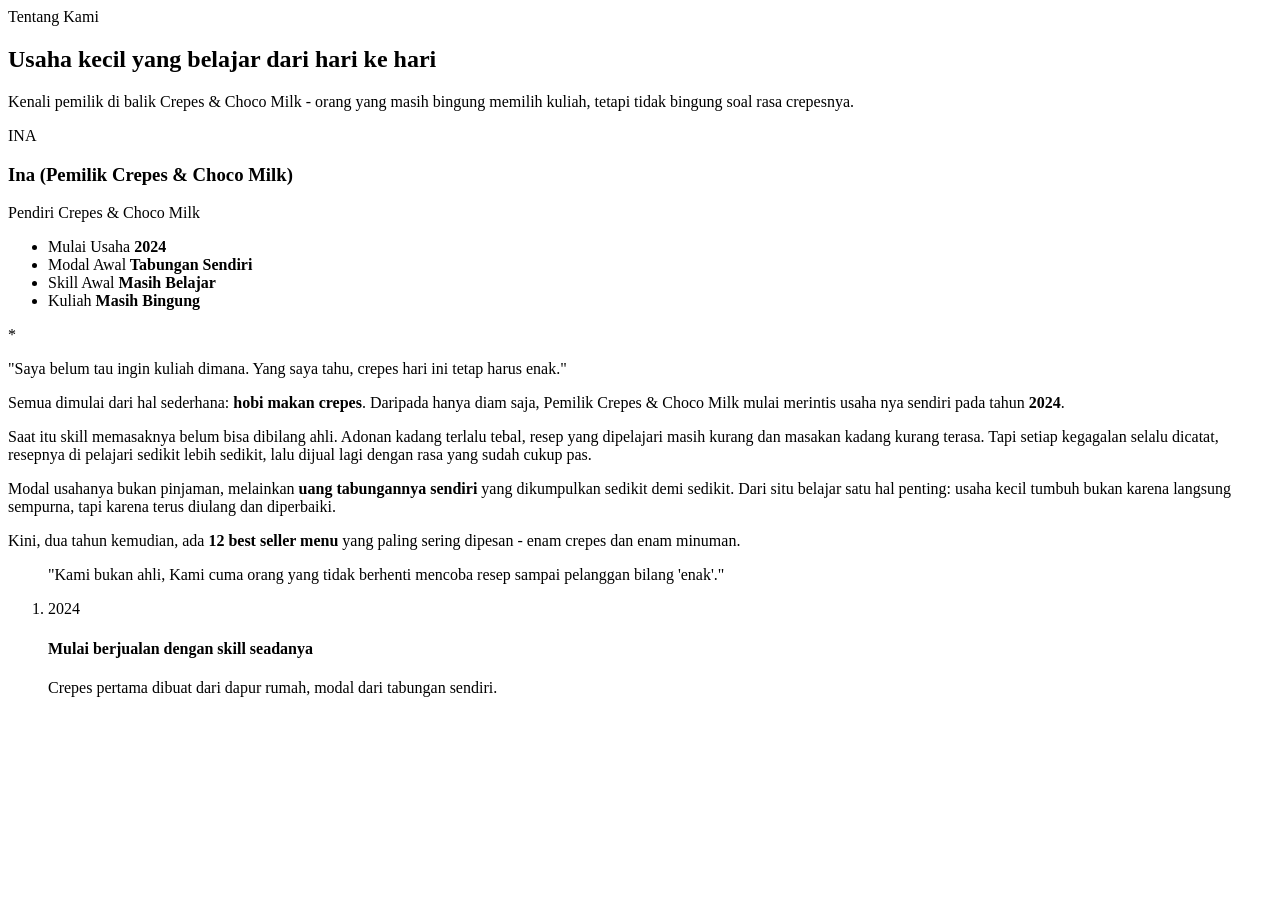
==== about.html @ b08f39ef "main perubahan about" ====
<!DOCTYPE html>
<html lang="en">
<head>
    <meta charset="UTF-8">
    <meta name="viewport" content="width=device-width, initial-scale=1.0">
    <title>Document</title>
</head>
<body>
      <!-- TENTANG KAMI PROFIL -->
     <section id="tentang" class="section">
        <div class="container">
            <div class="section-head">
                <span class="kicker">Tentang Kami</span>
                <h2>Usaha kecil yang belajar dari hari ke hari</h2>
                <p>
                    Kenali pemilik di balik Crepes & Choco Milk - orang yang 
                    masih bingung memilih kuliah, tetapi tidak bingung soal
                    rasa crepesnya.
                </p>
            </div>

                        <!-- KARTU PROFIL PEMILIK -->
            <div class="about-grid">
                <aside class="owner-card">
                    <div class="owner-avatar">INA</div>
                    <h3>Ina (Pemilik Crepes & Choco Milk)</h3>
                    <p class="owner-role">Pendiri Crepes & Choco Milk</p>

                    <ul class="owner-list">
                        <li><span>Mulai Usaha</span><strong>
                            2024
                        </strong></li>
                        <li><span>Modal Awal</span><strong>
                            Tabungan Sendiri
                        </strong></li>
                         <li><span>Skill Awal</span><strong>
                            Masih Belajar
                        </strong></li>
                         <li><span>Kuliah</span><strong class="status">
                            Masih Bingung
                         </strong>
                            </li>
                    </ul>

                    <div class="owner-note">
                        <span aria-hidden="true">*</span>
                        <p>
                            "Saya belum tau ingin kuliah dimana. Yang saya tahu,
                            crepes hari ini tetap harus enak."
                        </p>
                    </div>
                </aside>

                                     <!-- CERITA -->
                <div class="story">
                    <p class="lead">
                        Semua dimulai dari hal sederhana: 
                        <strong>hobi makan crepes</strong>.
                        Daripada hanya diam saja, Pemilik Crepes & Choco Milk 
                        mulai merintis usaha nya sendiri pada tahun <strong>2024</strong>.
                    </p>
                
                   <p>
                    Saat itu skill memasaknya belum bisa dibilang ahli.
                    Adonan kadang terlalu tebal, resep yang dipelajari
                    masih kurang dan masakan kadang kurang terasa. Tapi 
                    setiap kegagalan selalu dicatat, resepnya di pelajari sedikit
                    lebih sedikit, lalu  dijual lagi dengan rasa yang sudah
                    cukup pas.
                   </p>

                   <p>
                    Modal usahanya bukan pinjaman, melainkan 
                    <strong>uang tabungannya sendiri</strong>
                    yang dikumpulkan sedikit demi sedikit. Dari situ
                    belajar satu hal penting:
                    usaha kecil tumbuh bukan karena langsung sempurna, tapi 
                    karena terus diulang dan diperbaiki.
                   </p>

                   <p>
                    Kini, dua tahun kemudian, ada 
                    <strong>12 best seller menu</strong> yang paling sering
                    dipesan - enam crepes dan enam minuman. 
                   </p>

                   <blockquote class="quote">
                    "Kami bukan ahli, Kami cuma orang yang tidak
                    berhenti mencoba resep sampai pelanggan bilang 'enak'."
                   </blockquote>

                   <ol class="timeline">
                    <li>
                        <span class="time">2024</span>
                        <div>
                            <h4>Mulai berjualan dengan skill seadanya</h4>
                            <p>
                                Crepes pertama dibuat dari dapur rumah,
                                modal dari tabungan sendiri.
                            </p>
                        </div>
                    </li>
                   </ol>
            </div>
            </div>
            </div>
        </div>
    </section>
</body>
</html>
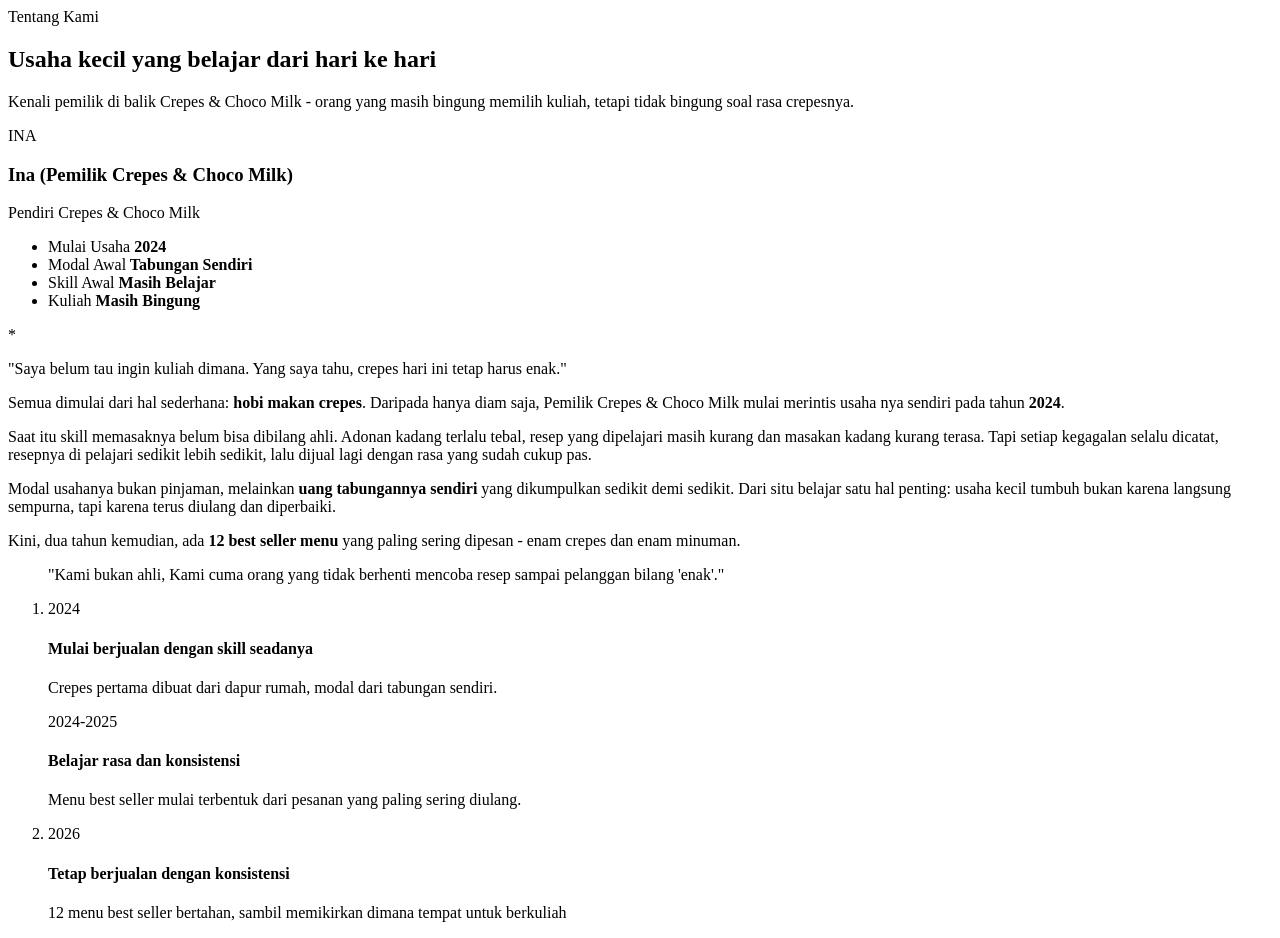
==== commit 632b5c4e: "baru about html" ====
--- a/about.html
+++ b/about.html
@@ -6,7 +6,7 @@
     <title>Document</title>
 </head>
 <body>
-      <!-- TENTANG KAMI PROFIL -->
+                         <!-- TENTANG KAMI PROFIL -->
      <section id="tentang" class="section">
         <div class="container">
             <div class="section-head">
@@ -99,6 +99,22 @@
                                 modal dari tabungan sendiri.
                             </p>
                         </div>
+                        <span class="time">2024-2025</span>
+                        <h4>Belajar rasa dan konsistensi</h4>
+                        <p>
+                            Menu best seller mulai terbentuk dari
+                            pesanan yang paling sering diulang.
+                        </p>
+                    </li>
+                    <li>
+                        <span class="time">2026</span>
+                        <div>
+                            <h4>Tetap berjualan dengan konsistensi</h4>
+                            <p>
+                                12 menu best seller bertahan, sambil memikirkan
+                                dimana tempat untuk berkuliah
+                            </p>
+                        </div>
                     </li>
                    </ol>
             </div>
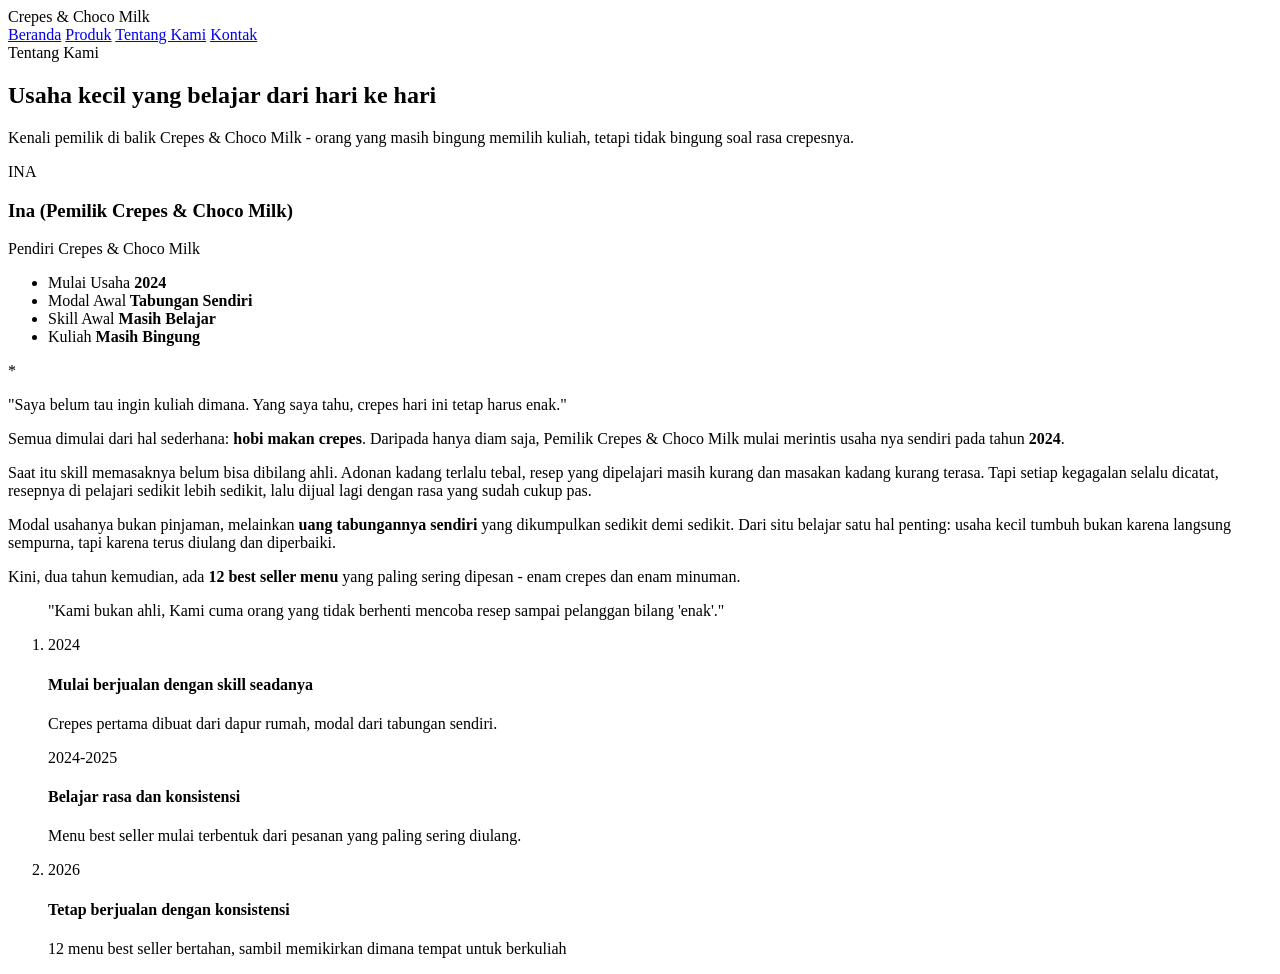
==== commit 8e82fc6b: "tambah nav about html" ====
--- a/about.html
+++ b/about.html
@@ -6,6 +6,15 @@
     <title>Document</title>
 </head>
 <body>
+     <header>
+        <div class="logo">Crepes & <span>Choco Milk</span></div>
+
+        <a href="index.html">Beranda</a>
+        <a href="produk.html">Produk</a>
+        <a href="about.html">Tentang Kami</a>
+        <a href="kontak.html">Kontak</a>
+    </header>
+    
                          <!-- TENTANG KAMI PROFIL -->
      <section id="tentang" class="section">
         <div class="container">
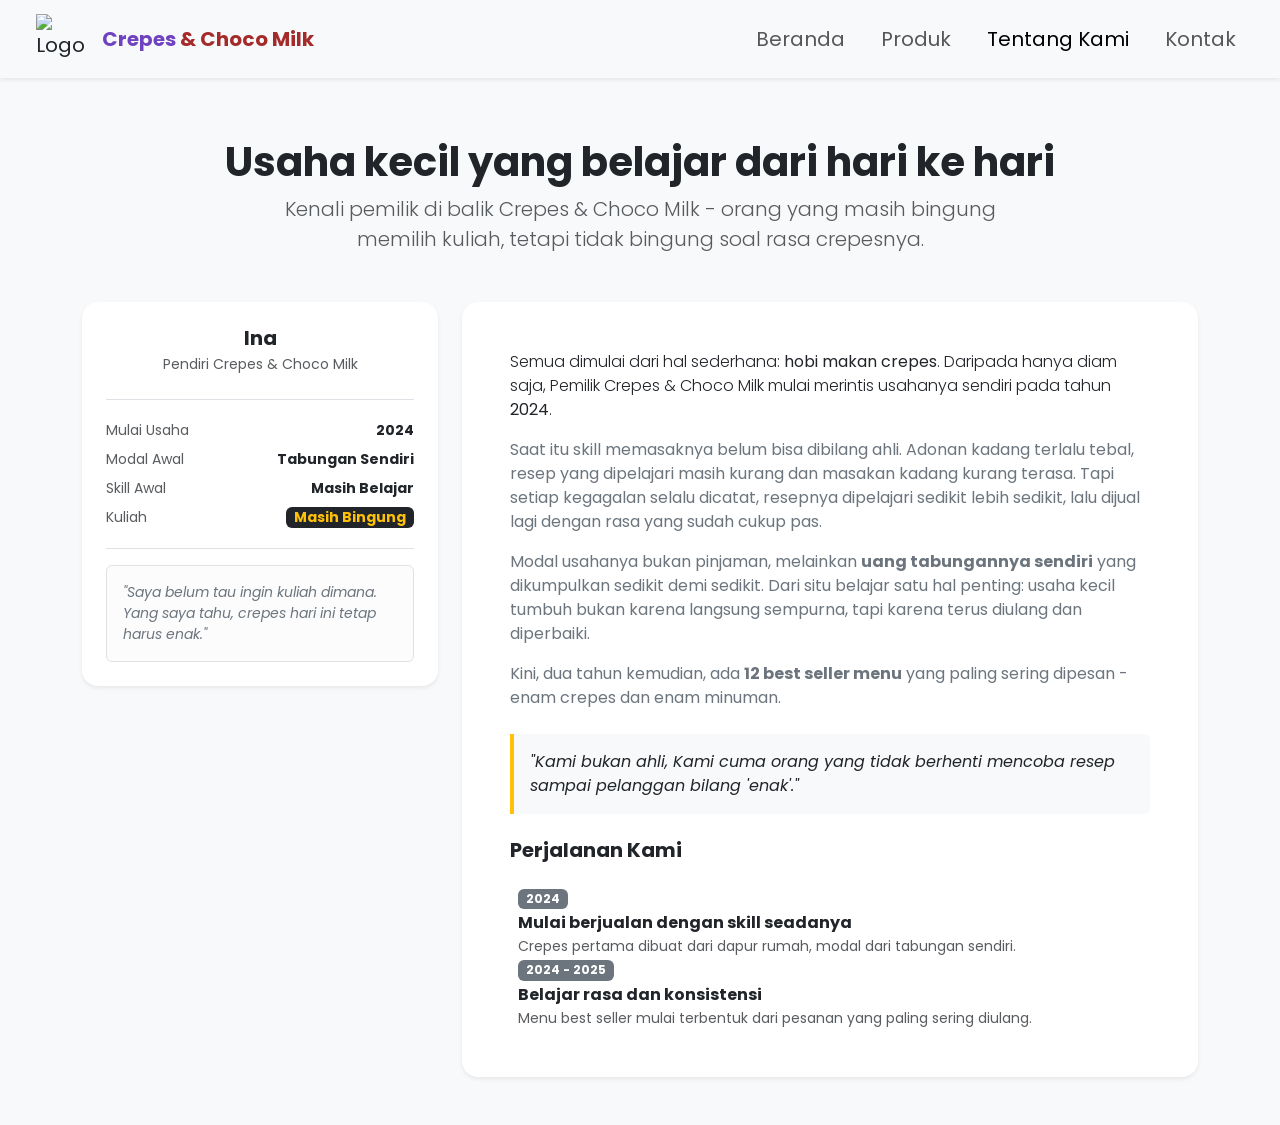
==== commit 2808c3be: "perubahan gambar dan tentang kami" ====
--- a/about.html
+++ b/about.html
@@ -1,135 +1,134 @@
 <!DOCTYPE html>
-<html lang="en">
+<html lang="id">
 <head>
     <meta charset="UTF-8">
     <meta name="viewport" content="width=device-width, initial-scale=1.0">
-    <title>Document</title>
+    <title>Tentang Kami - Crepes & Choco Milk</title>
+    <link href="https://cdn.jsdelivr.net/npm/bootstrap@5.3.2/dist/css/bootstrap.min.css" rel="stylesheet">
+    <link rel="stylesheet" href="css/style.css">
 </head>
-<body>
-     <header>
-        <div class="logo">Crepes & <span>Choco Milk</span></div>
+<body class="bg-light">
+<header>
+    <nav class="navbar navbar-expand-lg navbar-light bg-light shadow-sm px-3 px-md-4 py-2">
+      <div class="container-fluid">
+        <img src="../Project-Website-UMKM-3/assets/img/logo.jpg" alt="Logo" class="logo me-2 me-md-3" width="50"
+          height="50">
+        <p class=" d-md-block fw-bold mt-3">
+          <span class="ungu d-none d-md-inline">Crepes</span> <span class="coklat d-none d-md-inline"> & Choco
+            Milk</span>
+        </p>
 
-        <a href="index.html">Beranda</a>
-        <a href="produk.html">Produk</a>
-        <a href="about.html">Tentang Kami</a>
-        <a href="kontak.html">Kontak</a>
-    </header>
-    
-                         <!-- TENTANG KAMI PROFIL -->
-     <section id="tentang" class="section">
+        <button class="navbar-toggler border-0 shadow-none" type="button" data-bs-toggle="collapse"
+          data-bs-target="#navbarNav" aria-controls="navbarNav" aria-expanded="false" aria-label="Toggle navigation">
+          <span class="navbar-toggler-icon"></span>
+        </button>
+
+        <div class="collapse navbar-collapse justify-content-end text-center text-lg-end" id="navbarNav">
+          <ul class="navbar-nav pt-2 pt-lg-0">
+            <li class="nav-item"><a class="nav-link py-1 py-lg-2" href="index.html">Beranda</a></li>
+            <li class="nav-item"><a class="nav-link py-1 py-lg-2" href="produk.html">Produk</a></li>
+            <li class="nav-item"><a class="nav-link  active py-1 py-lg-2" href="about.html">Tentang Kami</a></li>
+            <li class="nav-item"><a class="nav-link py-1 py-lg-2" href="kontak.html">Kontak</a></li>
+          </ul>
+        </div>
+      </div>
+    </nav>
+  </header>
+    <section id="tentang" class="py-5"style="margin-top: 90px;">
         <div class="container">
-            <div class="section-head">
-                <span class="kicker">Tentang Kami</span>
-                <h2>Usaha kecil yang belajar dari hari ke hari</h2>
-                <p>
+            <div class="text-center mb-5">
+                <h2 class="fw-bold display-6">Usaha kecil yang belajar dari hari ke hari</h2>
+                <p class="text-muted lead col-lg-8 mx-auto">
                     Kenali pemilik di balik Crepes & Choco Milk - orang yang 
                     masih bingung memilih kuliah, tetapi tidak bingung soal
                     rasa crepesnya.
                 </p>
             </div>
 
-                        <!-- KARTU PROFIL PEMILIK -->
-            <div class="about-grid">
-                <aside class="owner-card">
-                    <div class="owner-avatar">INA</div>
-                    <h3>Ina (Pemilik Crepes & Choco Milk)</h3>
-                    <p class="owner-role">Pendiri Crepes & Choco Milk</p>
+            <div class="row g-4 align-items-start">
+                <div class="col-lg-4">
+                    <div class="card border-0 shadow-sm p-4 h-100 bg-white rounded-4">
+                        <h4 class="fw-bold fs-5 mb-1 text-center">Ina</h4>
+                        <p class="text-muted small mb-3 text-center">Pendiri Crepes & Choco Milk</p>
 
-                    <ul class="owner-list">
-                        <li><span>Mulai Usaha</span><strong>
-                            2024
-                        </strong></li>
-                        <li><span>Modal Awal</span><strong>
-                            Tabungan Sendiri
-                        </strong></li>
-                         <li><span>Skill Awal</span><strong>
-                            Masih Belajar
-                        </strong></li>
-                         <li><span>Kuliah</span><strong class="status">
-                            Masih Bingung
-                         </strong>
+                        <ul class="list-unstyled text-start border-top border-bottom py-3 my-2 small">
+                            <li class="d-flex justify-content-between py-1">
+                                <span class="text-muted">Mulai Usaha</span>
+                                <strong class="text-dark">2024</strong>
                             </li>
-                    </ul>
+                            <li class="d-flex justify-content-between py-1">
+                                <span class="text-muted">Modal Awal</span>
+                                <strong class="text-dark">Tabungan Sendiri</strong>
+                            </li>
+                            <li class="d-flex justify-content-between py-1">
+                                <span class="text-muted">Skill Awal</span>
+                                <strong class="text-dark">Masih Belajar</strong>
+                            </li>
+                            <li class="d-flex justify-content-between py-1">
+                                <span class="text-muted">Kuliah</span>
+                                <strong class="text-warning bg-dark px-2 py-0.5 rounded">Masih Bingung</strong>
+                            </li>
+                        </ul>
 
-                    <div class="owner-note">
-                        <span aria-hidden="true">*</span>
-                        <p>
-                            "Saya belum tau ingin kuliah dimana. Yang saya tahu,
-                            crepes hari ini tetap harus enak."
-                        </p>
+                        <div class="alert alert-light border fst-italic small text-secondary mt-2 mb-0">
+                            "Saya belum tau ingin kuliah dimana. Yang saya tahu, crepes hari ini tetap harus enak."
+                        </div>
                     </div>
-                </aside>
+                </div>
+                <div class="col-lg-8">
+                    <div class="card border-0 shadow-sm p-4 p-md-5 bg-white rounded-4">
+                        <div class="story">
+                            <p class="lead fs-6 text-dark">
+                                Semua dimulai dari hal sederhana: 
+                                <strong>hobi makan crepes</strong>.
+                                Daripada hanya diam saja, Pemilik Crepes & Choco Milk 
+                                mulai merintis usahanya sendiri pada tahun <strong>2024</strong>.
+                            </p>
+                        
+                           <p class="text-secondary">
+                            Saat itu skill memasaknya belum bisa dibilang ahli.
+                            Adonan kadang terlalu tebal, resep yang dipelajari
+                            masih kurang dan masakan kadang kurang terasa. Tapi 
+                            setiap kegagalan selalu dicatat, resepnya dipelajari sedikit
+                            lebih sedikit, lalu dijual lagi dengan rasa yang sudah
+                            cukup pas.
+                           </p>
 
-                                     <!-- CERITA -->
-                <div class="story">
-                    <p class="lead">
-                        Semua dimulai dari hal sederhana: 
-                        <strong>hobi makan crepes</strong>.
-                        Daripada hanya diam saja, Pemilik Crepes & Choco Milk 
-                        mulai merintis usaha nya sendiri pada tahun <strong>2024</strong>.
-                    </p>
-                
-                   <p>
-                    Saat itu skill memasaknya belum bisa dibilang ahli.
-                    Adonan kadang terlalu tebal, resep yang dipelajari
-                    masih kurang dan masakan kadang kurang terasa. Tapi 
-                    setiap kegagalan selalu dicatat, resepnya di pelajari sedikit
-                    lebih sedikit, lalu  dijual lagi dengan rasa yang sudah
-                    cukup pas.
-                   </p>
+                           <p class="text-secondary">
+                            Modal usahanya bukan pinjaman, melainkan 
+                            <strong>uang tabungannya sendiri</strong>
+                            yang dikumpulkan sedikit demi sedikit. Dari situ
+                            belajar satu hal penting:
+                            usaha kecil tumbuh bukan karena langsung sempurna, tapi 
+                            karena terus diulang dan diperbaiki.
+                           </p>
 
-                   <p>
-                    Modal usahanya bukan pinjaman, melainkan 
-                    <strong>uang tabungannya sendiri</strong>
-                    yang dikumpulkan sedikit demi sedikit. Dari situ
-                    belajar satu hal penting:
-                    usaha kecil tumbuh bukan karena langsung sempurna, tapi 
-                    karena terus diulang dan diperbaiki.
-                   </p>
+                           <p class="text-secondary">
+                            Kini, dua tahun kemudian, ada 
+                            <strong>12 best seller menu</strong> yang paling sering
+                            dipesan - enam crepes dan enam minuman. 
+                           </p>
 
-                   <p>
-                    Kini, dua tahun kemudian, ada 
-                    <strong>12 best seller menu</strong> yang paling sering
-                    dipesan - enam crepes dan enam minuman. 
-                   </p>
+                           <figure class="bg-light p-3 border-start border-4 border-warning rounded-end my-4">
+                              <blockquote class="blockquote fs-6 mb-0 text-dark fst-italic">
+                                "Kami bukan ahli, Kami cuma orang yang tidak berhenti mencoba resep sampai pelanggan bilang 'enak'."
+                              </blockquote>
+                           </figure>
 
-                   <blockquote class="quote">
-                    "Kami bukan ahli, Kami cuma orang yang tidak
-                    berhenti mencoba resep sampai pelanggan bilang 'enak'."
-                   </blockquote>
-
-                   <ol class="timeline">
-                    <li>
-                        <span class="time">2024</span>
-                        <div>
-                            <h4>Mulai berjualan dengan skill seadanya</h4>
-                            <p>
-                                Crepes pertama dibuat dari dapur rumah,
-                                modal dari tabungan sendiri.
-                            </p>
-                        </div>
-                        <span class="time">2024-2025</span>
-                        <h4>Belajar rasa dan konsistensi</h4>
-                        <p>
-                            Menu best seller mulai terbentuk dari
-                            pesanan yang paling sering diulang.
-                        </p>
-                    </li>
-                    <li>
-                        <span class="time">2026</span>
-                        <div>
-                            <h4>Tetap berjualan dengan konsistensi</h4>
-                            <p>
-                                12 menu best seller bertahan, sambil memikirkan
-                                dimana tempat untuk berkuliah
-                            </p>
-                        </div>
-                    </li>
-                   </ol>
-            </div>
-            </div>
-            </div>
-        </div>
-    </section>
-</body>
-</html>+                           <!-- Timeline -->
+                           <h5 class="fw-bold mb-4 mt-4">Perjalanan Kami</h5>
+                           <div class="timeline ms-2">
+                                <div class="timeline-item">
+                                    <span class="badge bg-secondary mb-1">2024</span>
+                                    <h5 class="fs-6 fw-bold mb-1">Mulai berjualan dengan skill seadanya</h5>
+                                    <p class="text-muted small mb-0">
+                                        Crepes pertama dibuat dari dapur rumah, modal dari tabungan sendiri.
+                                    </p>
+                                </div>
+                                <div class="timeline-item">
+                                    <span class="badge bg-secondary mb-1">2024 - 2025</span>
+                                    <h5 class="fs-6 fw-bold mb-1">Belajar rasa dan konsistensi</h5>
+                                    <p class="text-muted small mb-0">
+                                        Menu best seller mulai terbentuk dari pesanan yang paling sering diulang.
+                                    </p>
+                                </div>
--- a/css/style.css
+++ b/css/style.css
@@ -0,0 +1,106 @@
+@import url(https://fonts.googleapis.com/css2?family=Poppins:wght@100;200;300;400;500;600;700;800;900&display=swap);
+
+:root {
+    --tinta: #222126;
+    --kertas: #faf9f6;
+    --putih: #ffffff;
+    --ungu: #a77bd8;
+}
+
+html {
+    border: 0;
+    margin: 0;
+    box-sizing: border-box;
+}
+
+header {
+    margin: 0;
+    padding: 0;
+    font-family: 'Poppins', sans-serif;
+    position: fixed;
+    top: 0;
+    left: 0;
+    width: 100%;
+    z-index: 1000;
+}
+
+body{
+    background-color: (--kertas);
+    font-family: 'Poppins', sans-serif;   
+}
+
+nav {
+    font-family: 'Poppins', sans-serif;
+    background-color: aliceblue;
+    font-size: 20px;
+    padding: 10px;
+    display: flex;
+    box-shadow: 0 2px 4px rgba(0, 0, 0, 0.1);
+}
+
+nav ul {
+    list-style-type: none;
+    display: flex;
+    gap: 20px;
+    align-items: center;
+    justify-content: center;
+    align-items: center;
+    margin-left: auto;
+}
+
+.navtext {
+    font-family: 'Poppins', sans-serif;
+    font-size: 20px;
+    color: (--tinta);
+    display: flex;
+    align-items: center;
+}
+
+nav ul li a{
+    text-decoration: none;
+    color: (--tinta);
+}
+
+.fotonav img{
+    width: 90px;
+    height: auto;
+}
+
+.ungu{
+    color: #6f42c1;
+}
+
+.coklat{
+    color: brown;
+}
+
+.gambarbanner {
+    border-radius: 12px;
+    border: 10px dashed var(--ungu) !important;
+    box-shadow: 0 15px 30px var(--tinta) !important;
+}
+
+.card1,
+.card2,
+.card3 {
+    transition: transform 0.25s ease, box-shadow 0.25s ease;
+}
+.card1:hover,
+.card2:hover,
+.card3:hover {
+    transform: translateY(-5px);
+    box-shadow: 0 10px 25px var(--tinta) !important;
+}
+
+.pesansekarang {
+    background-color: var(--tinta);
+    border-color: var(--tinta);
+    color: var(--putih);
+    transition: 0.3s ease;
+}
+
+.pesansekarang:hover {
+    background-color: var(--ungu);
+    border-color: var(--ungu);
+    color: var(--putih);
+}
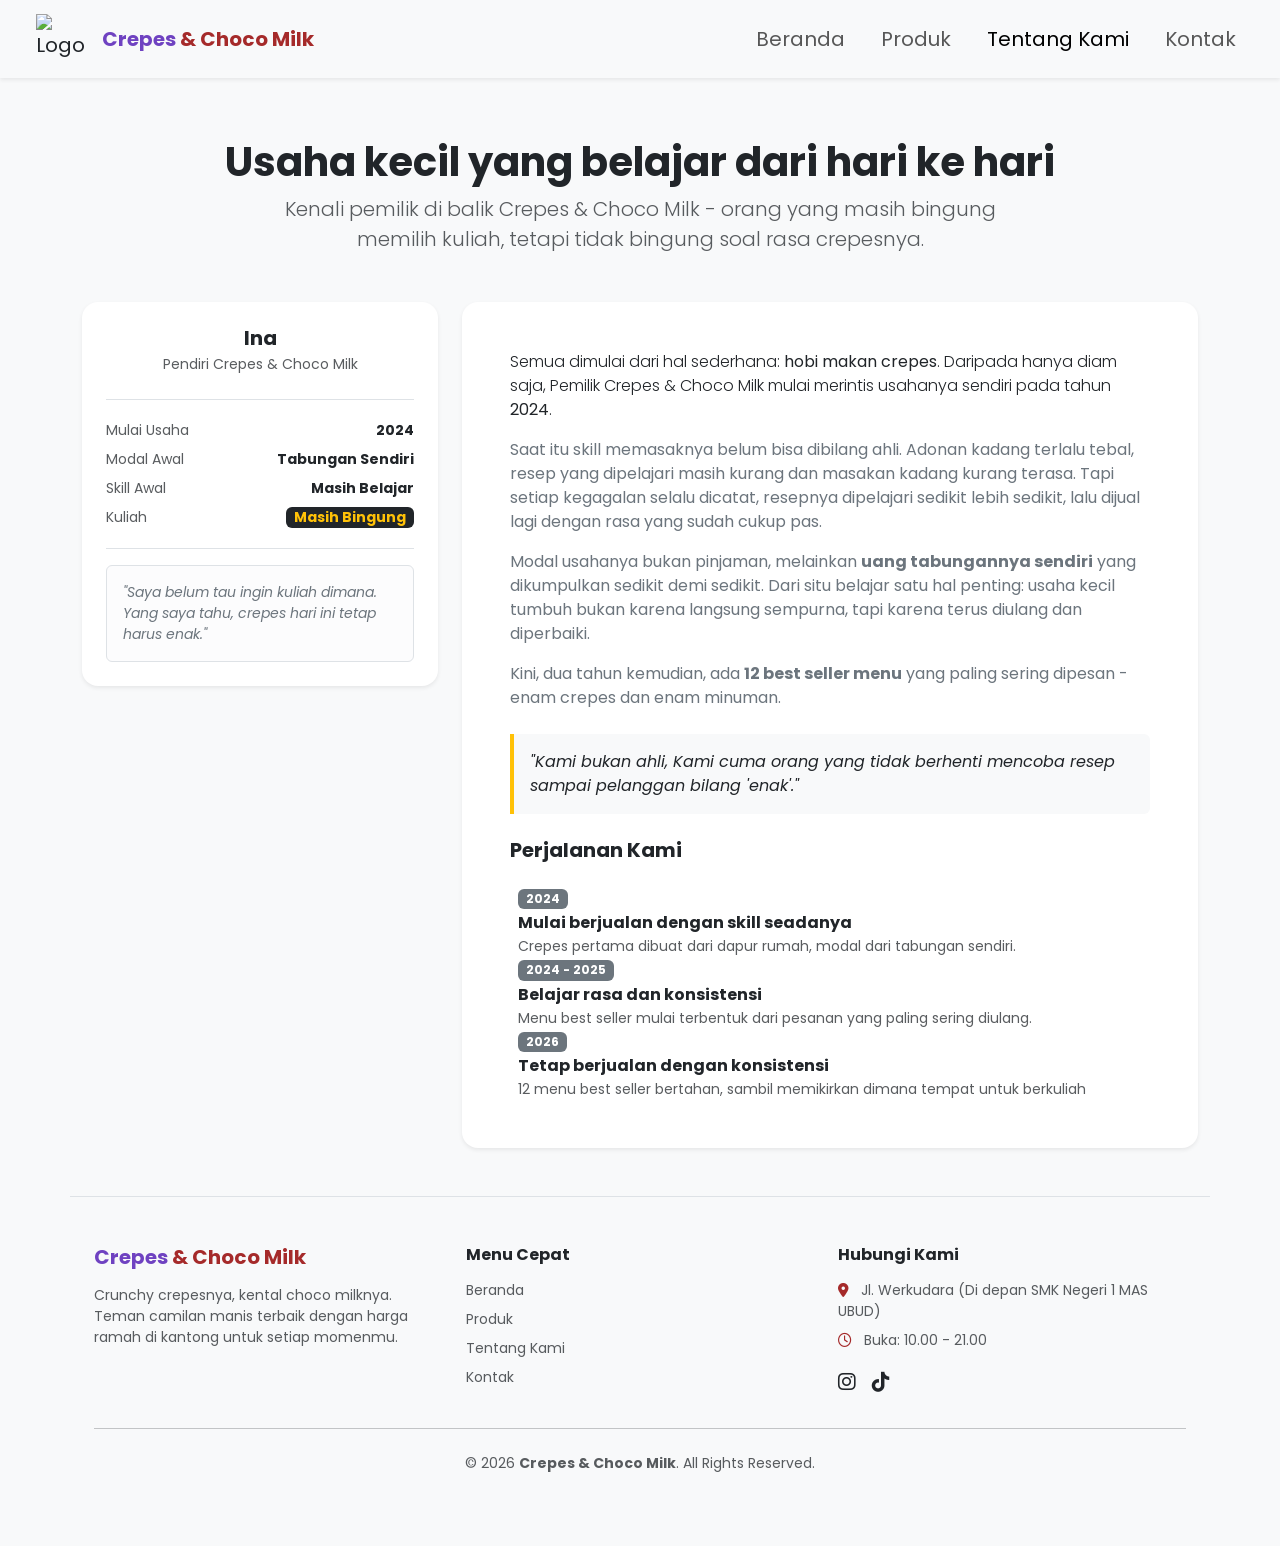
==== commit 20d128d8: "Revisi index about kontak html" ====
--- a/about.html
+++ b/about.html
@@ -1,45 +1,50 @@
 <!DOCTYPE html>
 <html lang="id">
+
 <head>
     <meta charset="UTF-8">
     <meta name="viewport" content="width=device-width, initial-scale=1.0">
     <title>Tentang Kami - Crepes & Choco Milk</title>
     <link href="https://cdn.jsdelivr.net/npm/bootstrap@5.3.2/dist/css/bootstrap.min.css" rel="stylesheet">
     <link rel="stylesheet" href="css/style.css">
+    <link rel="stylesheet" href="https://cdnjs.cloudflare.com/ajax/libs/font-awesome/6.5.1/css/all.min.css">
 </head>
+
 <body class="bg-light">
-<header>
-    <nav class="navbar navbar-expand-lg navbar-light bg-light shadow-sm px-3 px-md-4 py-2">
-      <div class="container-fluid">
-        <img src="../Project-Website-UMKM-3/assets/img/logo.jpg" alt="Logo" class="logo me-2 me-md-3" width="50"
-          height="50">
-        <p class=" d-md-block fw-bold mt-3">
-          <span class="ungu d-none d-md-inline">Crepes</span> <span class="coklat d-none d-md-inline"> & Choco
-            Milk</span>
-        </p>
-
-        <button class="navbar-toggler border-0 shadow-none" type="button" data-bs-toggle="collapse"
-          data-bs-target="#navbarNav" aria-controls="navbarNav" aria-expanded="false" aria-label="Toggle navigation">
-          <span class="navbar-toggler-icon"></span>
-        </button>
-
-        <div class="collapse navbar-collapse justify-content-end text-center text-lg-end" id="navbarNav">
-          <ul class="navbar-nav pt-2 pt-lg-0">
-            <li class="nav-item"><a class="nav-link py-1 py-lg-2" href="index.html">Beranda</a></li>
-            <li class="nav-item"><a class="nav-link py-1 py-lg-2" href="produk.html">Produk</a></li>
-            <li class="nav-item"><a class="nav-link  active py-1 py-lg-2" href="about.html">Tentang Kami</a></li>
-            <li class="nav-item"><a class="nav-link py-1 py-lg-2" href="kontak.html">Kontak</a></li>
-          </ul>
-        </div>
-      </div>
-    </nav>
-  </header>
-    <section id="tentang" class="py-5"style="margin-top: 90px;">
+    <header>
+        <nav class="navbar navbar-expand-lg navbar-light bg-light shadow-sm px-3 px-md-4 py-2">
+            <div class="container-fluid">
+                <img src="../Project-Website-UMKM-3/assets/img/logo.jpg" alt="Logo" class="logo me-2 me-md-3" width="50"
+                    height="50">
+                <p class=" d-md-block fw-bold mt-3">
+                    <span class="ungu d-none d-md-inline">Crepes</span> <span class="coklat d-none d-md-inline"> & Choco
+                        Milk</span>
+                </p>
+
+                <button class="navbar-toggler border-0 shadow-none" type="button" data-bs-toggle="collapse"
+                    data-bs-target="#navbarNav" aria-controls="navbarNav" aria-expanded="false"
+                    aria-label="Toggle navigation">
+                    <span class="navbar-toggler-icon"></span>
+                </button>
+
+                <div class="collapse navbar-collapse justify-content-end text-center text-lg-end" id="navbarNav">
+                    <ul class="navbar-nav pt-2 pt-lg-0">
+                        <li class="nav-item"><a class="nav-link py-1 py-lg-2" href="index.html">Beranda</a></li>
+                        <li class="nav-item"><a class="nav-link py-1 py-lg-2" href="produk.html">Produk</a></li>
+                        <li class="nav-item"><a class="nav-link  active py-1 py-lg-2" href="about.html">Tentang Kami</a>
+                        </li>
+                        <li class="nav-item"><a class="nav-link py-1 py-lg-2" href="kontak.html">Kontak</a></li>
+                    </ul>
+                </div>
+            </div>
+        </nav>
+    </header>
+    <section id="tentang" class="py-5" style="margin-top: 90px;">
         <div class="container">
             <div class="text-center mb-5">
                 <h2 class="fw-bold display-6">Usaha kecil yang belajar dari hari ke hari</h2>
                 <p class="text-muted lead col-lg-8 mx-auto">
-                    Kenali pemilik di balik Crepes & Choco Milk - orang yang 
+                    Kenali pemilik di balik Crepes & Choco Milk - orang yang
                     masih bingung memilih kuliah, tetapi tidak bingung soal
                     rasa crepesnya.
                 </p>
@@ -79,45 +84,45 @@
                     <div class="card border-0 shadow-sm p-4 p-md-5 bg-white rounded-4">
                         <div class="story">
                             <p class="lead fs-6 text-dark">
-                                Semua dimulai dari hal sederhana: 
+                                Semua dimulai dari hal sederhana:
                                 <strong>hobi makan crepes</strong>.
-                                Daripada hanya diam saja, Pemilik Crepes & Choco Milk 
+                                Daripada hanya diam saja, Pemilik Crepes & Choco Milk
                                 mulai merintis usahanya sendiri pada tahun <strong>2024</strong>.
                             </p>
-                        
-                           <p class="text-secondary">
-                            Saat itu skill memasaknya belum bisa dibilang ahli.
-                            Adonan kadang terlalu tebal, resep yang dipelajari
-                            masih kurang dan masakan kadang kurang terasa. Tapi 
-                            setiap kegagalan selalu dicatat, resepnya dipelajari sedikit
-                            lebih sedikit, lalu dijual lagi dengan rasa yang sudah
-                            cukup pas.
-                           </p>
-
-                           <p class="text-secondary">
-                            Modal usahanya bukan pinjaman, melainkan 
-                            <strong>uang tabungannya sendiri</strong>
-                            yang dikumpulkan sedikit demi sedikit. Dari situ
-                            belajar satu hal penting:
-                            usaha kecil tumbuh bukan karena langsung sempurna, tapi 
-                            karena terus diulang dan diperbaiki.
-                           </p>
-
-                           <p class="text-secondary">
-                            Kini, dua tahun kemudian, ada 
-                            <strong>12 best seller menu</strong> yang paling sering
-                            dipesan - enam crepes dan enam minuman. 
-                           </p>
-
-                           <figure class="bg-light p-3 border-start border-4 border-warning rounded-end my-4">
-                              <blockquote class="blockquote fs-6 mb-0 text-dark fst-italic">
-                                "Kami bukan ahli, Kami cuma orang yang tidak berhenti mencoba resep sampai pelanggan bilang 'enak'."
-                              </blockquote>
-                           </figure>
-
-                           <!-- Timeline -->
-                           <h5 class="fw-bold mb-4 mt-4">Perjalanan Kami</h5>
-                           <div class="timeline ms-2">
+
+                            <p class="text-secondary">
+                                Saat itu skill memasaknya belum bisa dibilang ahli.
+                                Adonan kadang terlalu tebal, resep yang dipelajari
+                                masih kurang dan masakan kadang kurang terasa. Tapi
+                                setiap kegagalan selalu dicatat, resepnya dipelajari sedikit
+                                lebih sedikit, lalu dijual lagi dengan rasa yang sudah
+                                cukup pas.
+                            </p>
+
+                            <p class="text-secondary">
+                                Modal usahanya bukan pinjaman, melainkan
+                                <strong>uang tabungannya sendiri</strong>
+                                yang dikumpulkan sedikit demi sedikit. Dari situ
+                                belajar satu hal penting:
+                                usaha kecil tumbuh bukan karena langsung sempurna, tapi
+                                karena terus diulang dan diperbaiki.
+                            </p>
+
+                            <p class="text-secondary">
+                                Kini, dua tahun kemudian, ada
+                                <strong>12 best seller menu</strong> yang paling sering
+                                dipesan - enam crepes dan enam minuman.
+                            </p>
+
+                            <figure class="bg-light p-3 border-start border-4 border-warning rounded-end my-4">
+                                <blockquote class="blockquote fs-6 mb-0 text-dark fst-italic">
+                                    "Kami bukan ahli, Kami cuma orang yang tidak berhenti mencoba resep sampai pelanggan
+                                    bilang 'enak'."
+                                </blockquote>
+                            </figure>
+
+                            <h5 class="fw-bold mb-4 mt-4">Perjalanan Kami</h5>
+                            <div class="timeline ms-2">
                                 <div class="timeline-item">
                                     <span class="badge bg-secondary mb-1">2024</span>
                                     <h5 class="fs-6 fw-bold mb-1">Mulai berjualan dengan skill seadanya</h5>
@@ -131,4 +136,71 @@
                                     <p class="text-muted small mb-0">
                                         Menu best seller mulai terbentuk dari pesanan yang paling sering diulang.
                                     </p>
-                                </div>+                                </div>
+                                <span class="badge bg-secondary mb-1">2026</span>
+                                <div>
+                                    <h5 class="fs-6 fw-bold mb-1">Tetap berjualan dengan konsistensi</h4>
+                                        <p class="text-muted small mb-0">
+                                            12 menu best seller bertahan, sambil memikirkan
+                                            dimana tempat untuk berkuliah
+                                        </p>
+                                </div>
+                            </div>
+                        </div>
+                    </div>
+                </div>
+                <footer class="bg-light text-dark pt-5 pb-4 border-top mt-5">
+                    <div class="container">
+                        <div class="row gy-4">
+                            <div class="col-12 col-md-4">
+                                <h5 class="fw-bold mb-3">
+                                    <span class="ungu">Crepes</span> <span class="coklat">& Choco Milk</span>
+                                </h5>
+                                <p class="text-muted small">
+                                    Crunchy crepesnya, kental choco milknya. Teman camilan manis terbaik dengan harga
+                                    ramah di kantong untuk
+                                    setiap momenmu.
+                                </p>
+                            </div>
+                            <div class="col-6 col-md-4">
+                                <h6 class="fw-bold mb-3">Menu Cepat</h6>
+                                <ul class="list-unstyled small">
+                                    <li class="mb-2"><a href="index.html"
+                                            class="text-decoration-none text-muted">Beranda</a></li>
+                                    <li class="mb-2"><a href="produk.html"
+                                            class="text-decoration-none text-muted">Produk</a></li>
+                                    <li class="mb-2"><a href="about.html"
+                                            class="text-decoration-none text-muted">Tentang Kami</a></li>
+                                    <li class="mb-2"><a href="kontak.html"
+                                            class="text-decoration-none text-muted">Kontak</a></li>
+                                </ul>
+                            </div>
+                            <div class="col-6 col-md-4">
+                                <h6 class="fw-bold mb-3">Hubungi Kami</h6>
+                                <ul class="list-unstyled small text-muted">
+                                    <li class="mb-2"><i class="fa-solid fa-location-dot me-2 coklat"></i> Jl. Werkudara
+                                        (Di depan SMK Negeri 1 MAS UBUD)
+                                    </li>
+                                    <li class="mb-3"><i class="fa-regular fa-clock me-2 coklat"></i> Buka: 10.00 - 21.00
+                                    </li>
+                                </ul>
+                                <div class="d-flex gap-3">
+                                    <a href="https://www.instagram.com/kedaiwahyukrishna_?bqrl=YTNiNGgzc3ZneWFz"
+                                        class="text-dark fs-5"><i class="fa-brands fa-instagram"></i></a>
+                                    <a href="https://www.tiktok.com/@tuinaa_" class="text-dark fs-5"><i
+                                            class="fa-brands fa-tiktok"></i></a>
+                                </div>
+                            </div>
+
+                        </div>
+
+                        <hr class="my-4">
+                        <div class="text-center text-muted small">
+                            &copy; 2026 <strong>Crepes & Choco Milk</strong>. All Rights Reserved.
+                        </div>
+                    </div>
+                </footer>
+    </section>
+</body>
+
+</html>
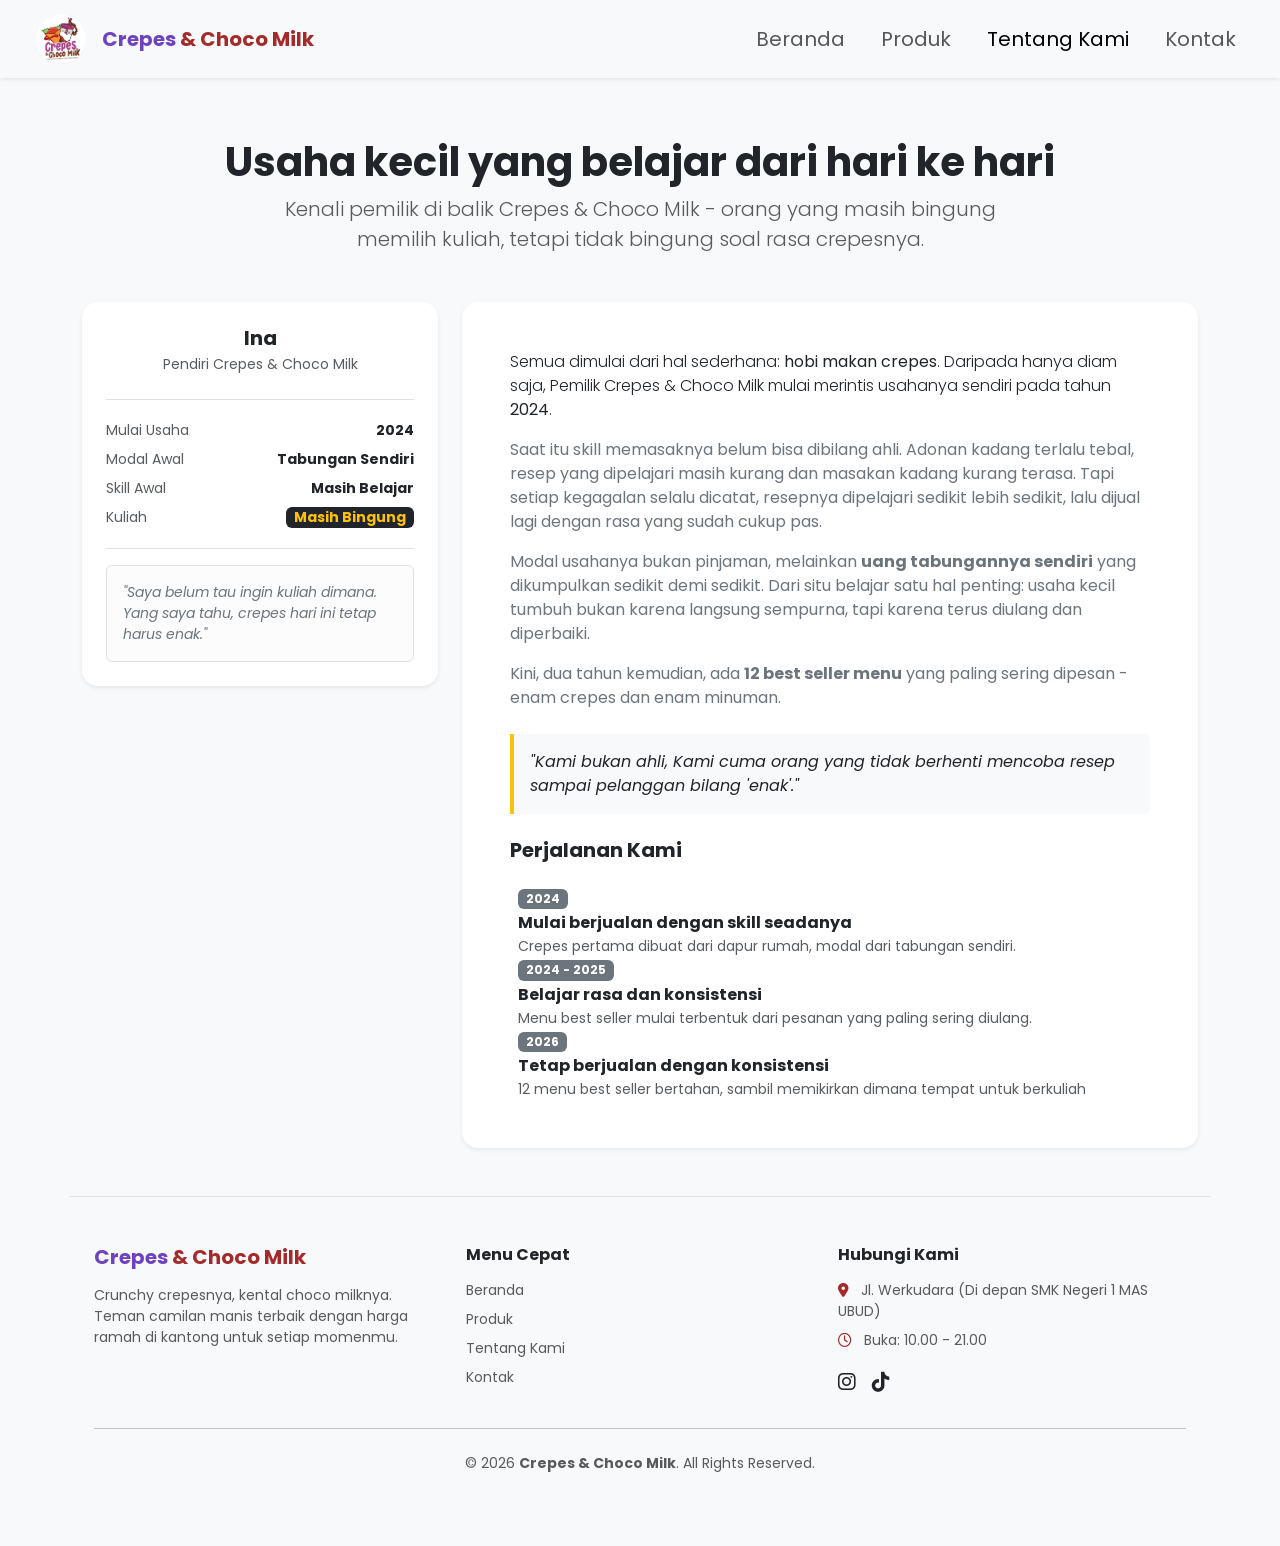
==== commit ab17ef51: "perubahan img part2" ====
--- a/about.html
+++ b/about.html
@@ -12,32 +12,30 @@
 
 <body class="bg-light">
     <header>
-        <nav class="navbar navbar-expand-lg navbar-light bg-light shadow-sm px-3 px-md-4 py-2">
-            <div class="container-fluid">
-                <img src="../Project-Website-UMKM-3/assets/img/logo.jpg" alt="Logo" class="logo me-2 me-md-3" width="50"
-                    height="50">
-                <p class=" d-md-block fw-bold mt-3">
-                    <span class="ungu d-none d-md-inline">Crepes</span> <span class="coklat d-none d-md-inline"> & Choco
-                        Milk</span>
-                </p>
-
-                <button class="navbar-toggler border-0 shadow-none" type="button" data-bs-toggle="collapse"
-                    data-bs-target="#navbarNav" aria-controls="navbarNav" aria-expanded="false"
-                    aria-label="Toggle navigation">
-                    <span class="navbar-toggler-icon"></span>
-                </button>
-
-                <div class="collapse navbar-collapse justify-content-end text-center text-lg-end" id="navbarNav">
-                    <ul class="navbar-nav pt-2 pt-lg-0">
-                        <li class="nav-item"><a class="nav-link py-1 py-lg-2" href="index.html">Beranda</a></li>
-                        <li class="nav-item"><a class="nav-link py-1 py-lg-2" href="produk.html">Produk</a></li>
-                        <li class="nav-item"><a class="nav-link  active py-1 py-lg-2" href="about.html">Tentang Kami</a>
-                        </li>
-                        <li class="nav-item"><a class="nav-link py-1 py-lg-2" href="kontak.html">Kontak</a></li>
-                    </ul>
-                </div>
-            </div>
-        </nav>
+       <nav class="navbar navbar-expand-lg navbar-light bg-light shadow-sm px-3 px-md-4 py-2">
+      <div class="container-fluid">
+        <img src="./assets/img/logo.jpg" alt="Logo" class="logo me-2 me-md-3" width="50"
+          height="50">
+        <p class=" d-md-block fw-bold mt-3">
+          <span class="ungu d-none d-md-inline">Crepes</span> <span class="coklat d-none d-md-inline"> & Choco
+            Milk</span>
+        </p>
+
+        <button class="navbar-toggler border-0 shadow-none" type="button" data-bs-toggle="collapse"
+          data-bs-target="#navbarNav" aria-controls="navbarNav" aria-expanded="false" aria-label="Toggle navigation">
+          <span class="navbar-toggler-icon"></span>
+        </button>
+
+        <div class="collapse navbar-collapse justify-content-end text-center text-lg-end" id="navbarNav">
+          <ul class="navbar-nav pt-2 pt-lg-0">
+            <li class="nav-item"><a class="nav-link py-1 py-lg-2" href="index.html">Beranda</a></li>
+            <li class="nav-item"><a class="nav-link py-1 py-lg-2" href="produk.html">Produk</a></li>
+            <li class="nav-item"><a class="nav-link active py-1 py-lg-2" href="about.html">Tentang Kami</a></li>
+            <li class="nav-item"><a class="nav-link py-1 py-lg-2" href="kontak.html">Kontak</a></li>
+          </ul>
+        </div>
+      </div>
+    </nav>
     </header>
     <section id="tentang" class="py-5" style="margin-top: 90px;">
         <div class="container">
@@ -201,6 +199,7 @@
                     </div>
                 </footer>
     </section>
+     <script src="https://cdn.jsdelivr.net/npm/bootstrap@5.3.0/dist/js/bootstrap.bundle.min.js"></script>
 </body>
 
 </html>
--- a/css/style.css
+++ b/css/style.css
@@ -24,9 +24,9 @@
     z-index: 1000;
 }
 
-body{
+body {
     background-color: (--kertas);
-    font-family: 'Poppins', sans-serif;   
+    font-family: 'Poppins', sans-serif;
 }
 
 nav {
@@ -56,21 +56,21 @@
     align-items: center;
 }
 
-nav ul li a{
+nav ul li a {
     text-decoration: none;
     color: (--tinta);
 }
 
-.fotonav img{
+.fotonav img {
     width: 90px;
     height: auto;
 }
 
-.ungu{
+.ungu {
     color: #6f42c1;
 }
 
-.coklat{
+.coklat {
     color: brown;
 }
 
@@ -85,6 +85,7 @@
 .card3 {
     transition: transform 0.25s ease, box-shadow 0.25s ease;
 }
+
 .card1:hover,
 .card2:hover,
 .card3:hover {
@@ -93,14 +94,96 @@
 }
 
 .pesansekarang {
-    background-color: var(--tinta);
-    border-color: var(--tinta);
-    color: var(--putih);
+    background-color: var(--tinta) !important;
+    border-color: var(--tinta) !important;
+    color: var(--putih) !important;
     transition: 0.3s ease;
 }
 
 .pesansekarang:hover {
-    background-color: var(--ungu);
+    background-color: var(--ungu) !important;
+    border-color: var(--ungu) !important;
+    color: var(--putih) !important;
+}
+
+.product-heading {
+    color: var(--cokelat-tua);
+    font-weight: 700;
+    margin-bottom: 25px;
+}
+
+.product-card {
+    background-color: white;
+    border-radius: 15px;
+    overflow: hidden;
+    height: 100%;
+    box-shadow: 0 4px 15px rgba(0, 0, 0, 0.06);
+    transition: 0.3s;
+}
+
+.product-card:hover {
+    transform: translateY(-5px);
+}
+
+.product-card img {
+    width: 100%;
+    height: 220px;
+    object-fit: cover;
+    background-color: var(--ungu-muda);
+}
+
+.product-info {
+    padding: 20px;
+}
+
+.product-info h5 {
+    color: var(--cokelat-tua);
+    font-weight: 600;
+    min-height: 48px;
+}
+
+.product-info p {
+    color: var(--ungu);
+    font-weight: 700;
+    font-size: 18px;
+}
+
+.product-info label {
+    font-size: 14px;
+    margin-bottom: 7px;
+}
+
+.order-section {
+    background-color: white;
+    padding: 35px;
+    border-radius: 15px;
+    box-shadow: 0 4px 15px rgba(0, 0, 0, 0.05);
+    max-width: 700px;
+    margin-left: auto;
+    margin-right: auto;
+}
+
+.order-section h2 {
+    color: var(--cokelat-tua);
+    font-weight: 700;
+    margin-bottom: 10px;
+}
+
+.order-section>p {
+    color: #777;
+    margin-bottom: 25px;
+}
+
+.form-control {
+    padding: 12px;
+    border-radius: 8px;
+}
+
+.form-control:focus {
     border-color: var(--ungu);
-    color: var(--putih);
+    box-shadow: 0 0 0 0.2rem rgba(167, 123, 216, 0.2);
 }
+
+.judulproduk {
+    font-weight: bold;
+}
